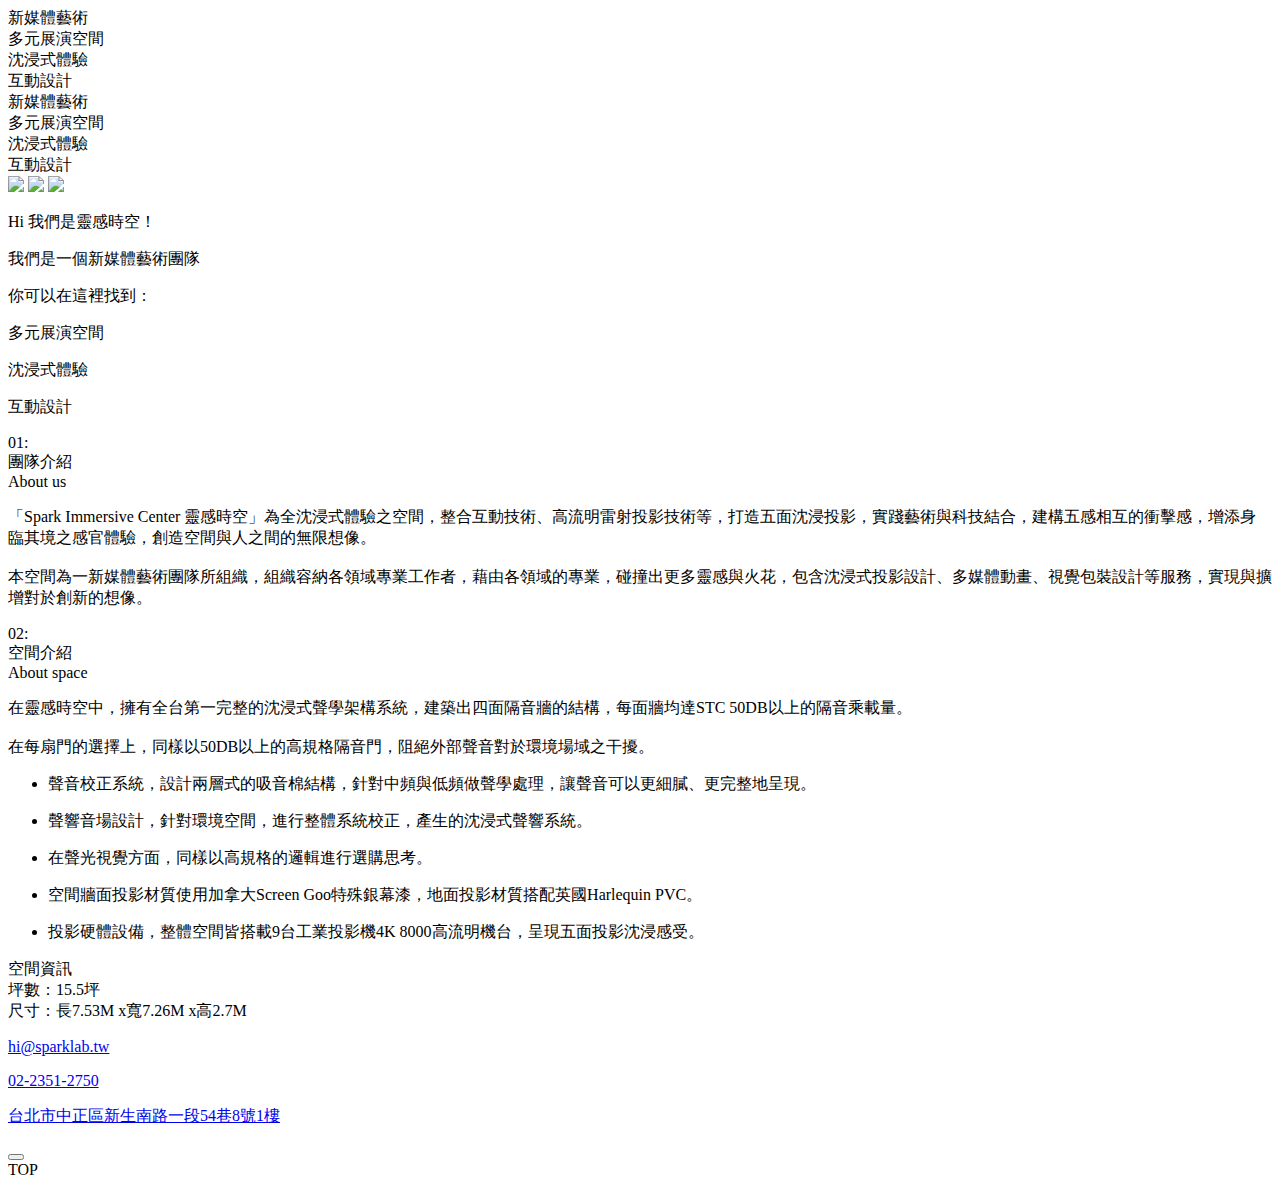
==== business_card_homepage.html @ f51d470d "first commit" ====
<!DOCTYPE html>
<html>
<head>
	<meta charset="utf-8">
	<meta name="viewort" content="width=device-width, inital-scale=1.0">
	<meta http-equiv="X-UA-Compatiable" content="ie=edge">
	<link rel="icon" href="favicon.ico">
	<link href="./style.css" rel="stylesheet">
	<link rel="stylesheet" href="./aos.css" />
	<!-- <link href="https://unpkg.com/aos@2.3.1/dist/aos.css" rel="stylesheet"></link> -->
	<title>靈感時刻 Spark Immersive Center</title>
</head>
<body>

	<!-- <section class="background_graphic"></section> -->
	<div class="wrapper">
		<div id="deco_star01"></div>
		<div id="deco_star02"></div>
		<!-- <div id="deco_flower"></div> -->
		<div id="deco_moveIcon"></div>
		<div id="deco_arrow" data-aos="fade-up"></div>
		<div id="deco_black" data-aos="fade-right"></div>
		<div id="deco_black02" data-aos="fade-right"></div>

		<div class="vwrap">
			<div class="ticker">
				<div class="ticker__list" >
			    	<div class="ticker__item">新媒體藝術</div>
				    <div class="ticker__item">多元展演空間</div>
				    <div class="ticker__item">沈浸式體驗</div>
				    <div class="ticker__item">互動設計</div>
	  			</div>
	  			<div class="ticker__list" >
			    	<div class="ticker__item">新媒體藝術</div>
				    <div class="ticker__item">多元展演空間</div>
				    <div class="ticker__item">沈浸式體驗</div>
				    <div class="ticker__item">互動設計</div>
	  			</div>
  			</div>
  		</div>


		<section class="main_body">

			<div class="logo_block">
				<img id ="logo3D" src="./image/logo_icon.gif">
				<img id ="logo_TC" src="./image/logo_tc.gif">
				<img id ="logo_EN" src="./image/logo_en.png">
			</div>
			<div class="dialog">
				<div id ="dia_1" ><p class ="dia_text01">Hi&nbsp;我們是靈感時空！</p></div>
				<div id ="dia_2" ><p class ="dia_text02">我們是一個新媒體藝術團隊</p></div>
				<div id ="dia_3" ><p class ="dia_text01">你可以在這裡找到：</p></div>
				<div class ="type"><p class ="type_text">多元展演空間</p></div>
				<div class ="type"><p class ="type_text">沈浸式體驗</p></div>
				<div class ="type"><p class ="type_text">互動設計</p></div>
				<div class ="arrow" >
					<span></span>
			        <span></span>
				</div>
			</div>

			<div class="About_us" data-aos="fade-up">
				<div class="section_title">01:
					<div class="block01"></div>
				</div>
				<div class="section_title02">團隊介紹
					
				</div>
				<div class="section_subtitle">About&nbsp;us</div>
				<div id="about_img"></div>
				<div id="about_body"><p class="article">「Spark Immersive Center 靈感時空」為全沈浸式體驗之空間，整合互動技術、高流明雷射投影技術等，打造五面沈浸投影，實踐藝術與科技結合，建構五感相互的衝擊感，增添身臨其境之感官體驗，創造空間與人之間的無限想像。<br><br>本空間為一新媒體藝術團隊所組織，組織容納各領域專業工作者，藉由各領域的專業，碰撞出更多靈感與火花，包含沈浸式投影設計、多媒體動畫、視覺包裝設計等服務，實現與擴增對於創新的想像。</p></div>
			</div>

			<div class="About_space" data-aos="fade-up">
				<div class="section_title">02:
					<div class="block01"></div>
				</div>
				<div class="section_title02">空間介紹</div>
				<div class="section_subtitle">About&nbsp;space</div>
				<div id="about_body02" ><p class="article">在靈感時空中，擁有全台第一完整的沈浸式聲學架構系統，建築出四面隔音牆的結構，每面牆均達STC 50DB以上的隔音乘載量。<br><br>在每扇門的選擇上，同樣以50DB以上的高規格隔音門，阻絕外部聲音對於環境場域之干擾。
				</p></div>
				<div id="aboutspace_img" data-aos="fade-up"></div>
				<div id="about_body" data-aos="fade-up"><ul class="list">
					<li><p class="article">聲音校正系統，設計兩層式的吸音棉結構，針對中頻與低頻做聲學處理，讓聲音可以更細膩、更完整地呈現。</p></li>
					<li><p class="article">聲響音場設計，針對環境空間，進行整體系統校正，產生的沈浸式聲響系統。</p></li>

					<li><p class="article">在聲光視覺方面，同樣以高規格的邏輯進行選購思考。</p></li>

					<li><p class="article">空間牆面投影材質使用加拿大Screen Goo特殊銀幕漆，地面投影材質搭配英國Harlequin PVC。</p></li>

					<li><p class="article">投影硬體設備，整體空間皆搭載9台工業投影機4K 8000高流明機台，呈現五面投影沈浸感受。</p></li>
				</ul></div>
				<div id="spaceSize_img" data-aos="fade-up"></div>
				
				<div id="about_body">
					<p class="article">空間資訊<br>坪數：15.5坪<br>尺寸：長7.53M x寬7.26M x高2.7M</p></div>
				<div class ="arrow" id="last_arrow">
					<span></span>
			        <span></span>
				</div>
			</div>
			
			<div class ="Contact" data-aos="fade-up">
				<div id="contact_img">
					<div id="circle"></div>
					<div id="text"></div>
					<div id="hands"></div>
				</div>
				<div id="contact_list">
					<div id="mail"><p class="article02"><a href="mailto:hi@sparklab.tw">hi@sparklab.tw</a></p></div>
					<div id="phone"><p class="article02"><a href="tel:02-2351-2750">02-2351-2750</a></p></div>
					<div id="adress"><p class="article02"><a href="https://goo.gl/maps/PjNgaP2S54YsirFPA">台北市中正區新生南路一段54巷8號1樓</a></p></div>
				</div>
				<button id="back2top" onclick="topFunction()"></button>
				<div id="back2top_text">TOP</div>
			</div>
		</section>

	</div>
	<script src="https://code.jquery.com/jquery-3.6.3.js"></script>
	<script src="./aos.js"></script>
    <script>
      AOS.init({
        easing: 'ease-in-out-sine'
      });
    </script>
	<script type="text/javascript" src="./homepage.js"></script>
	</body>
</html>
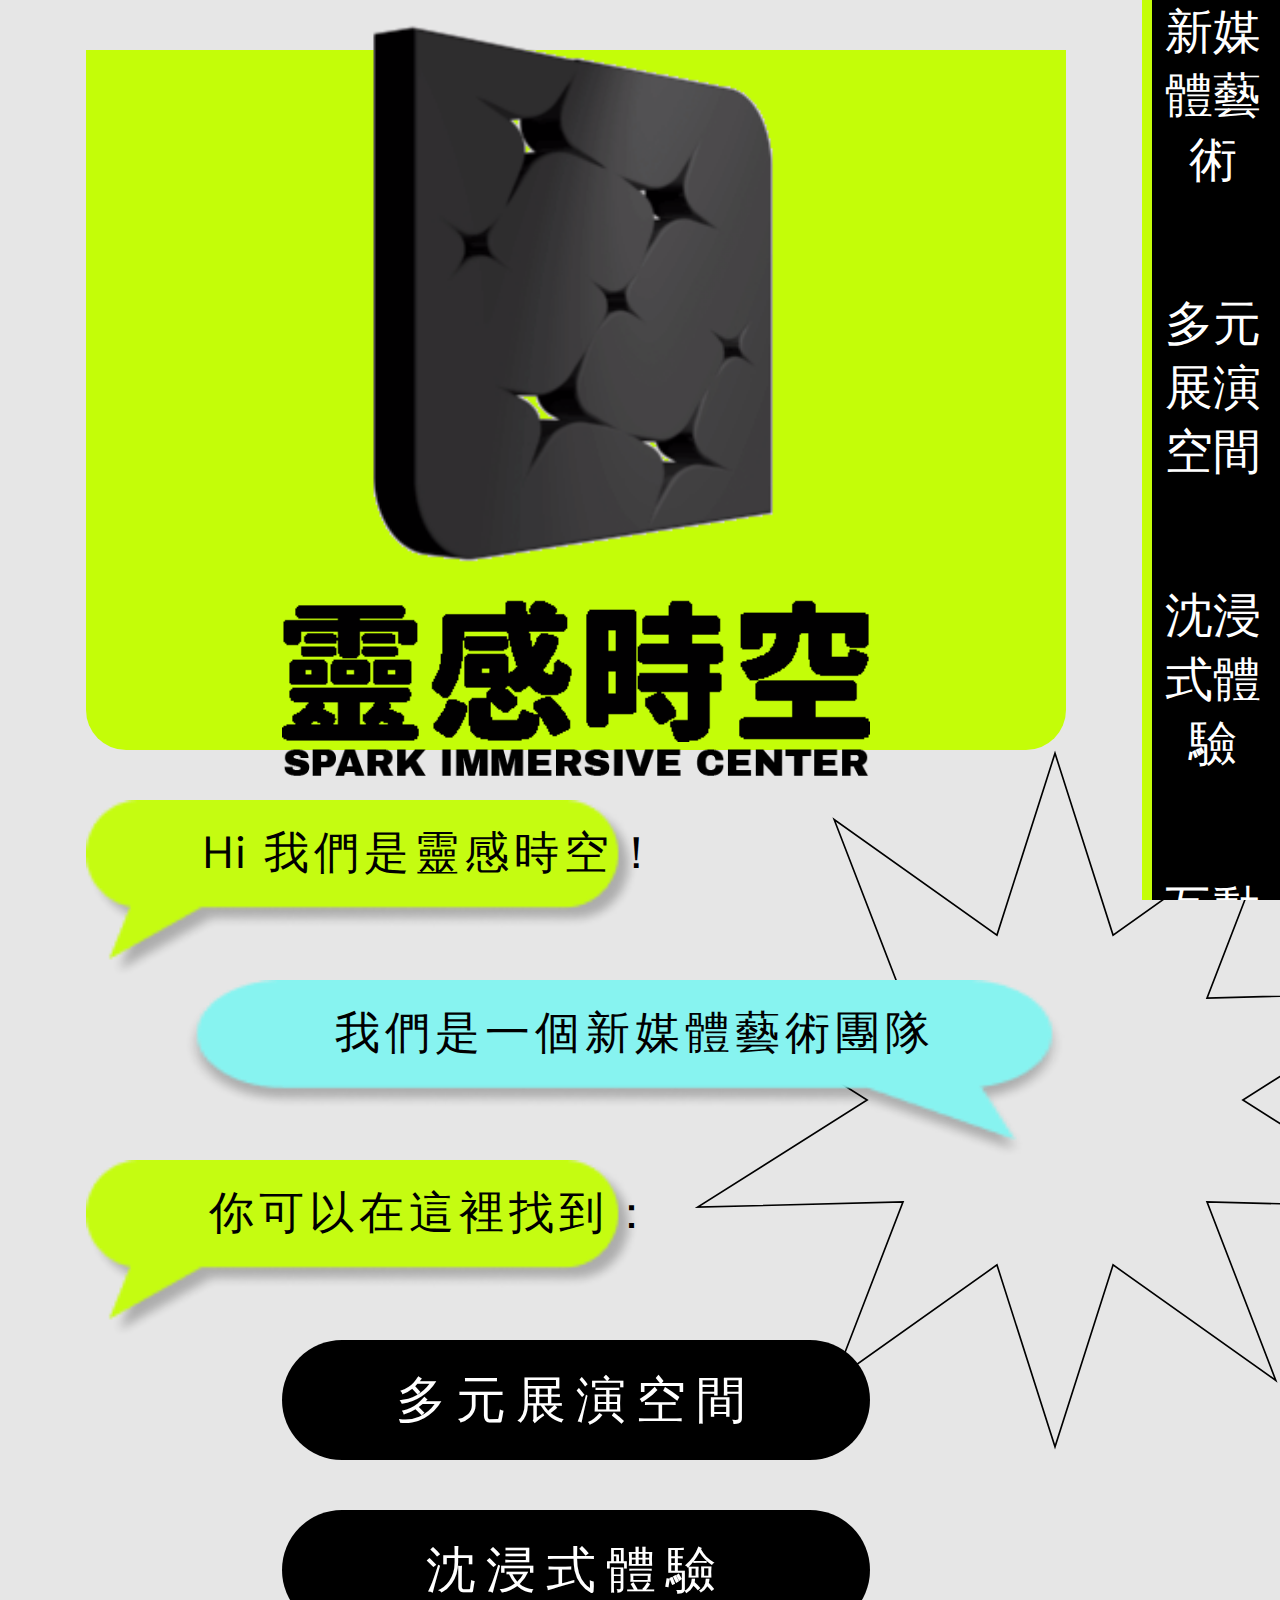
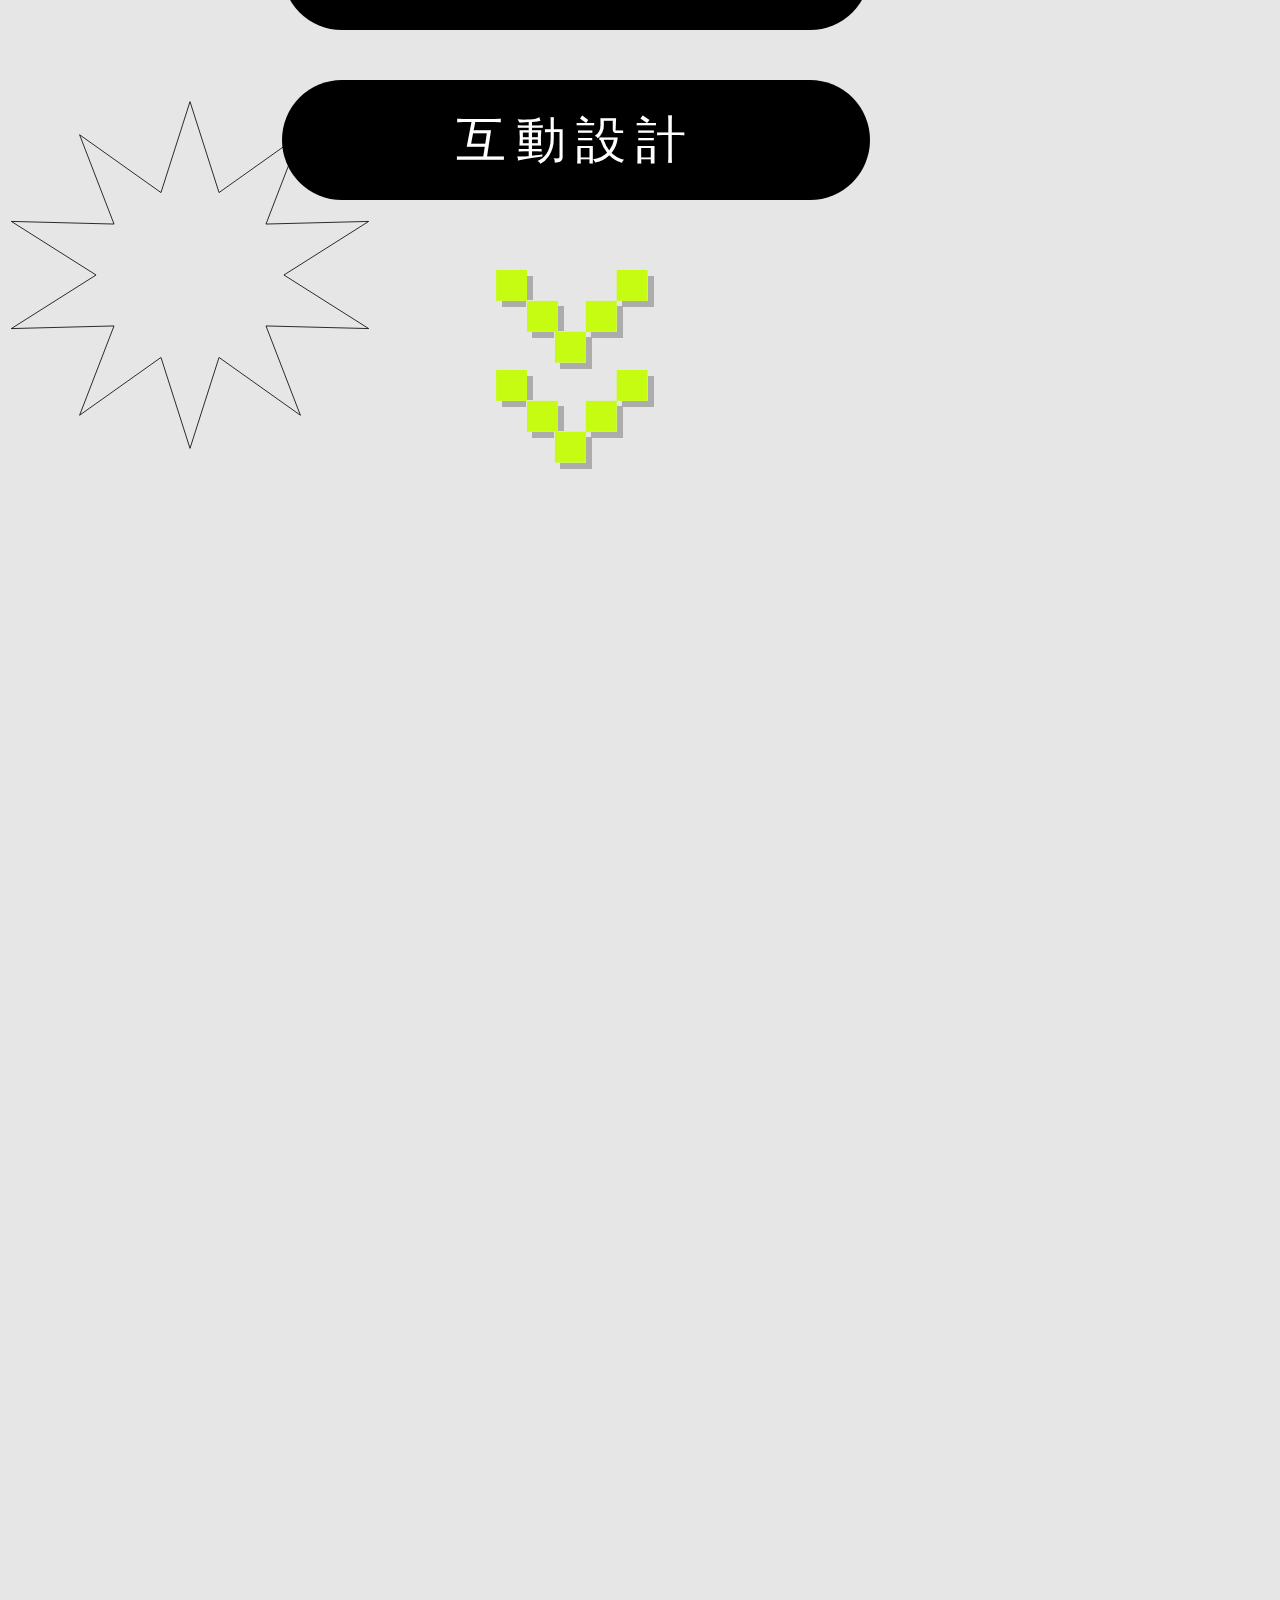
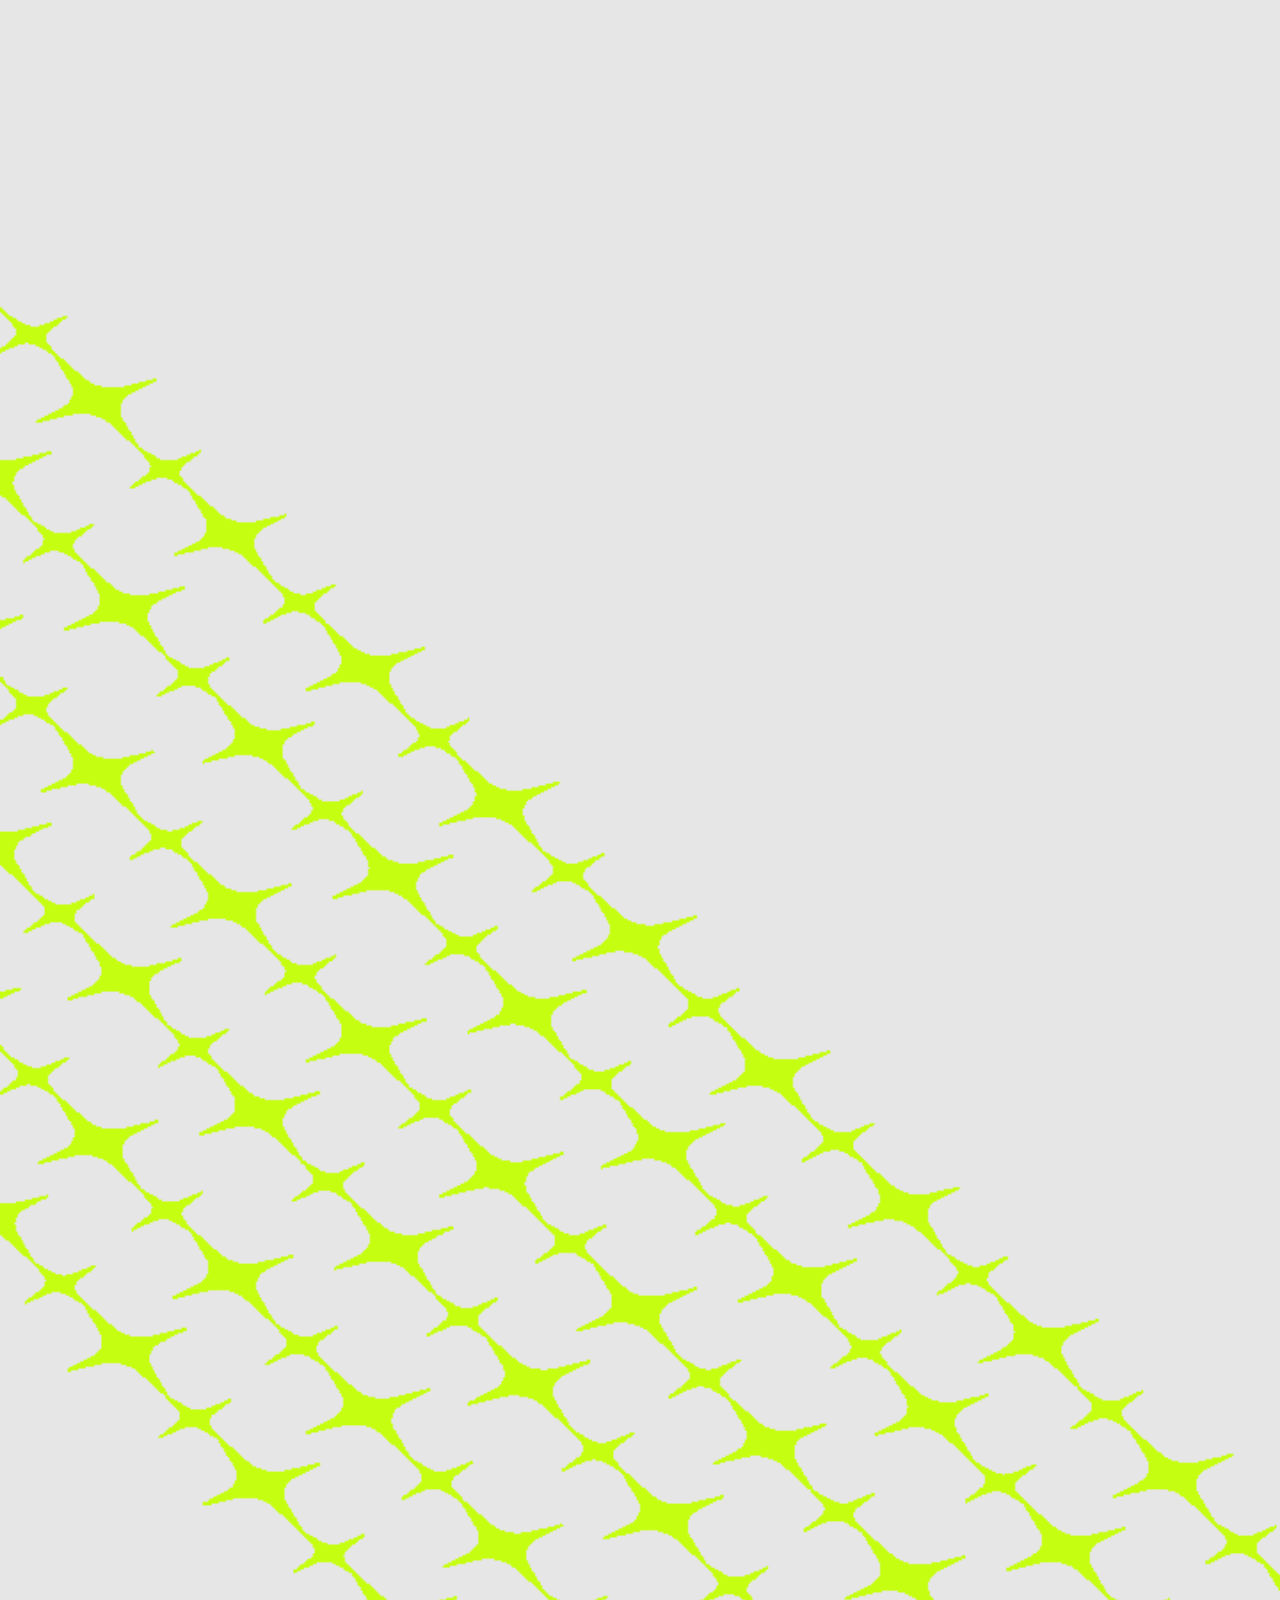
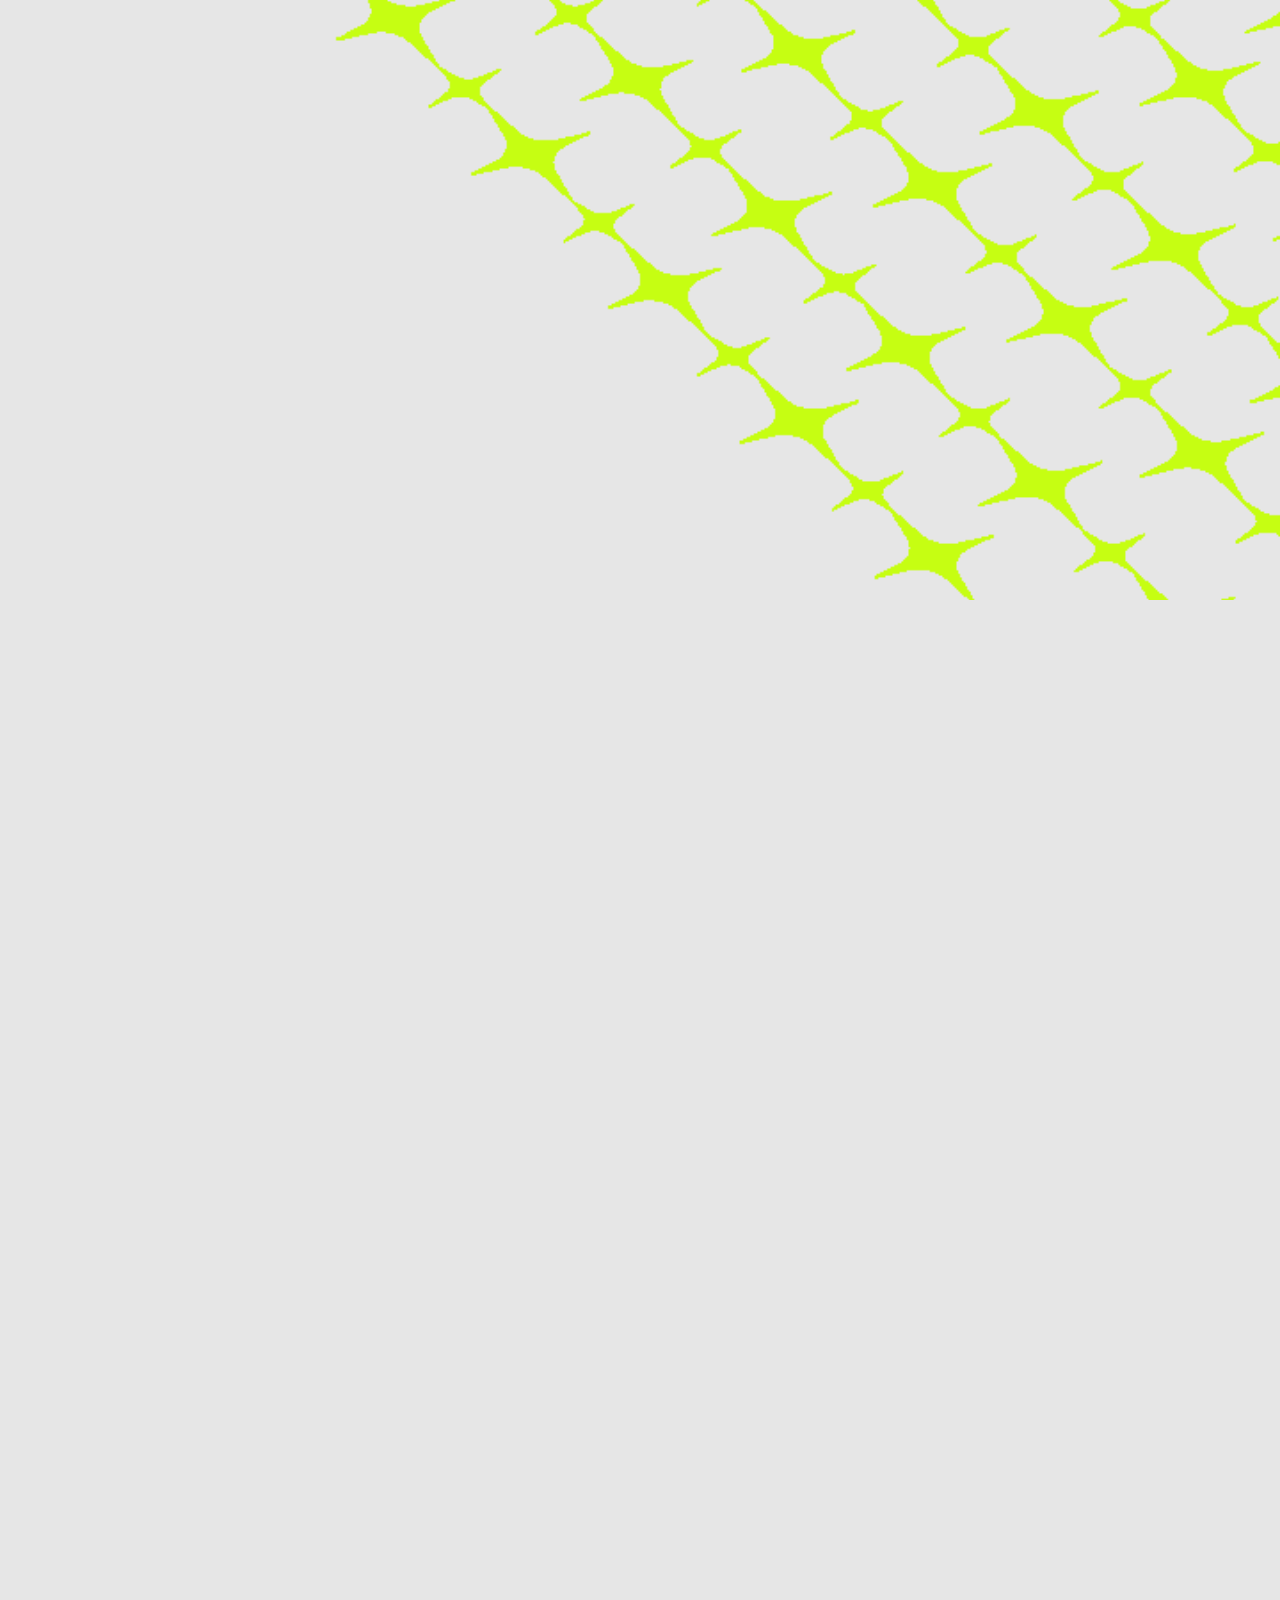
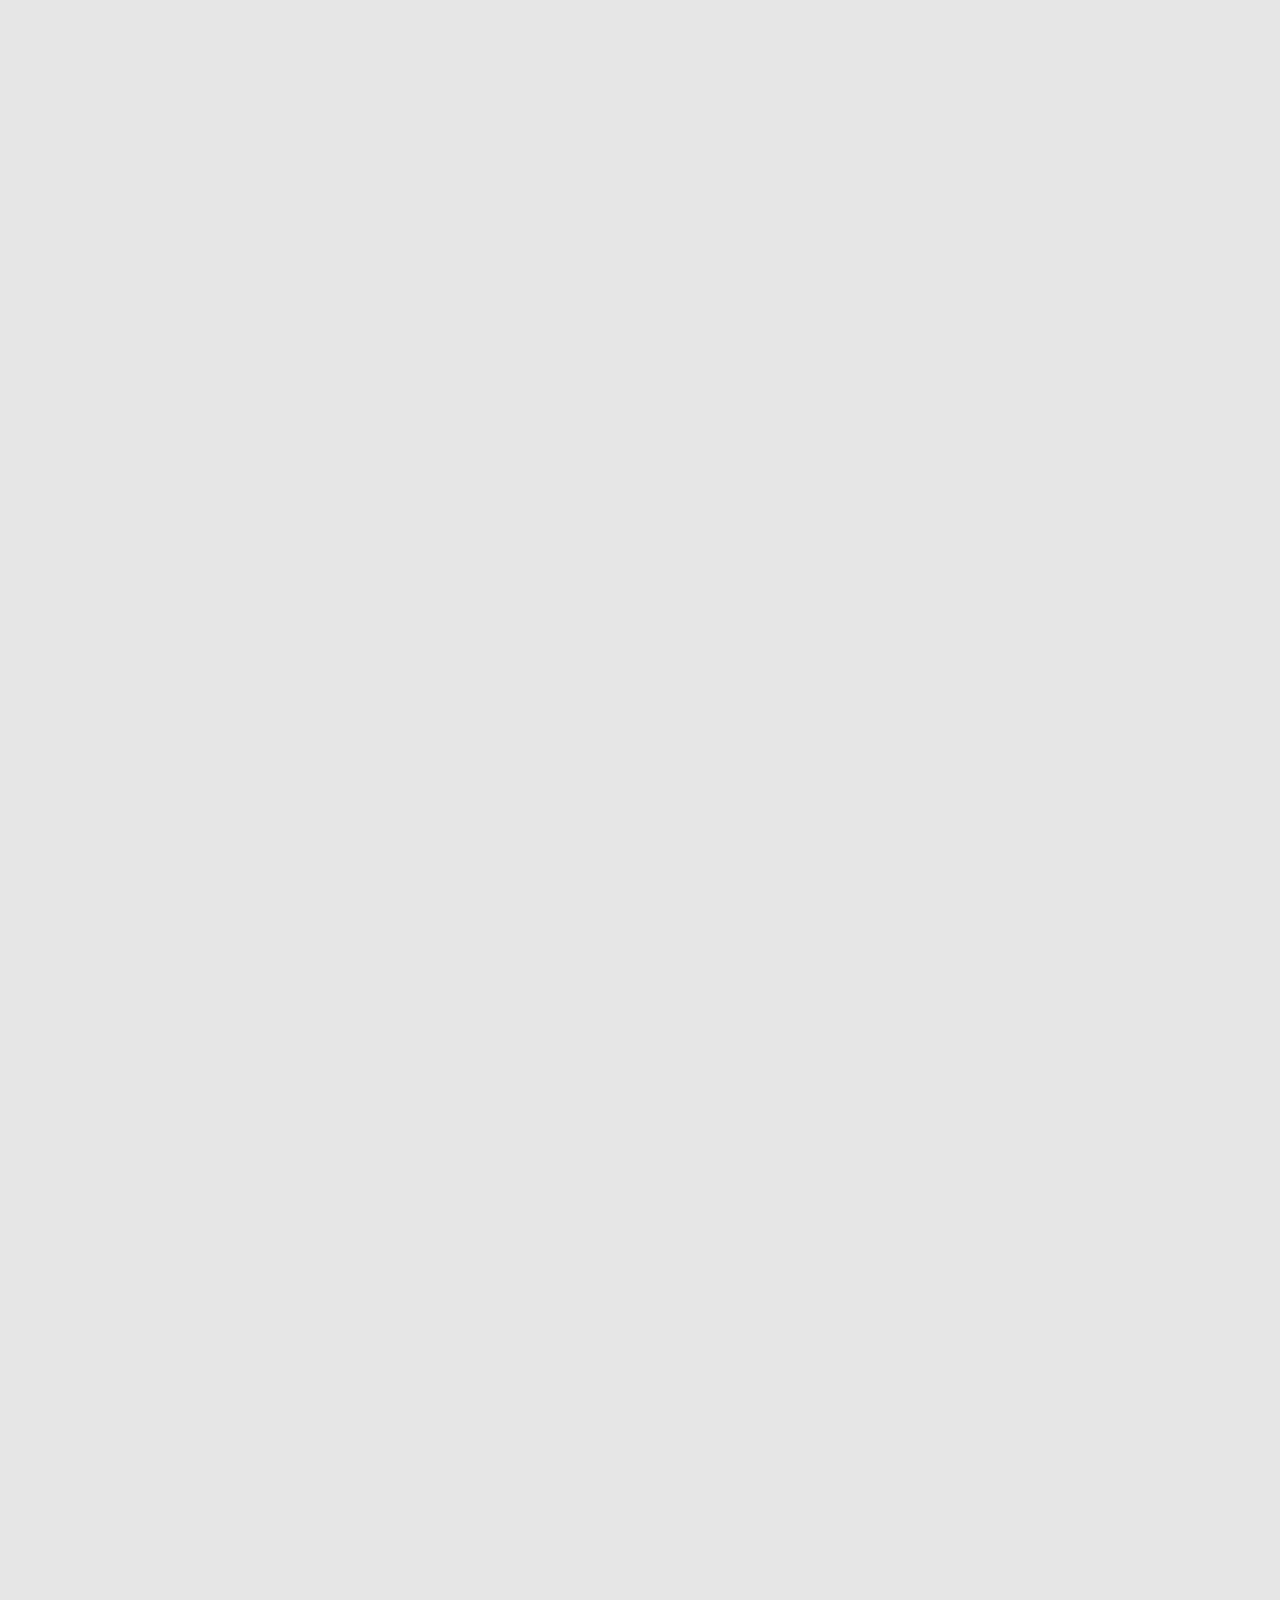
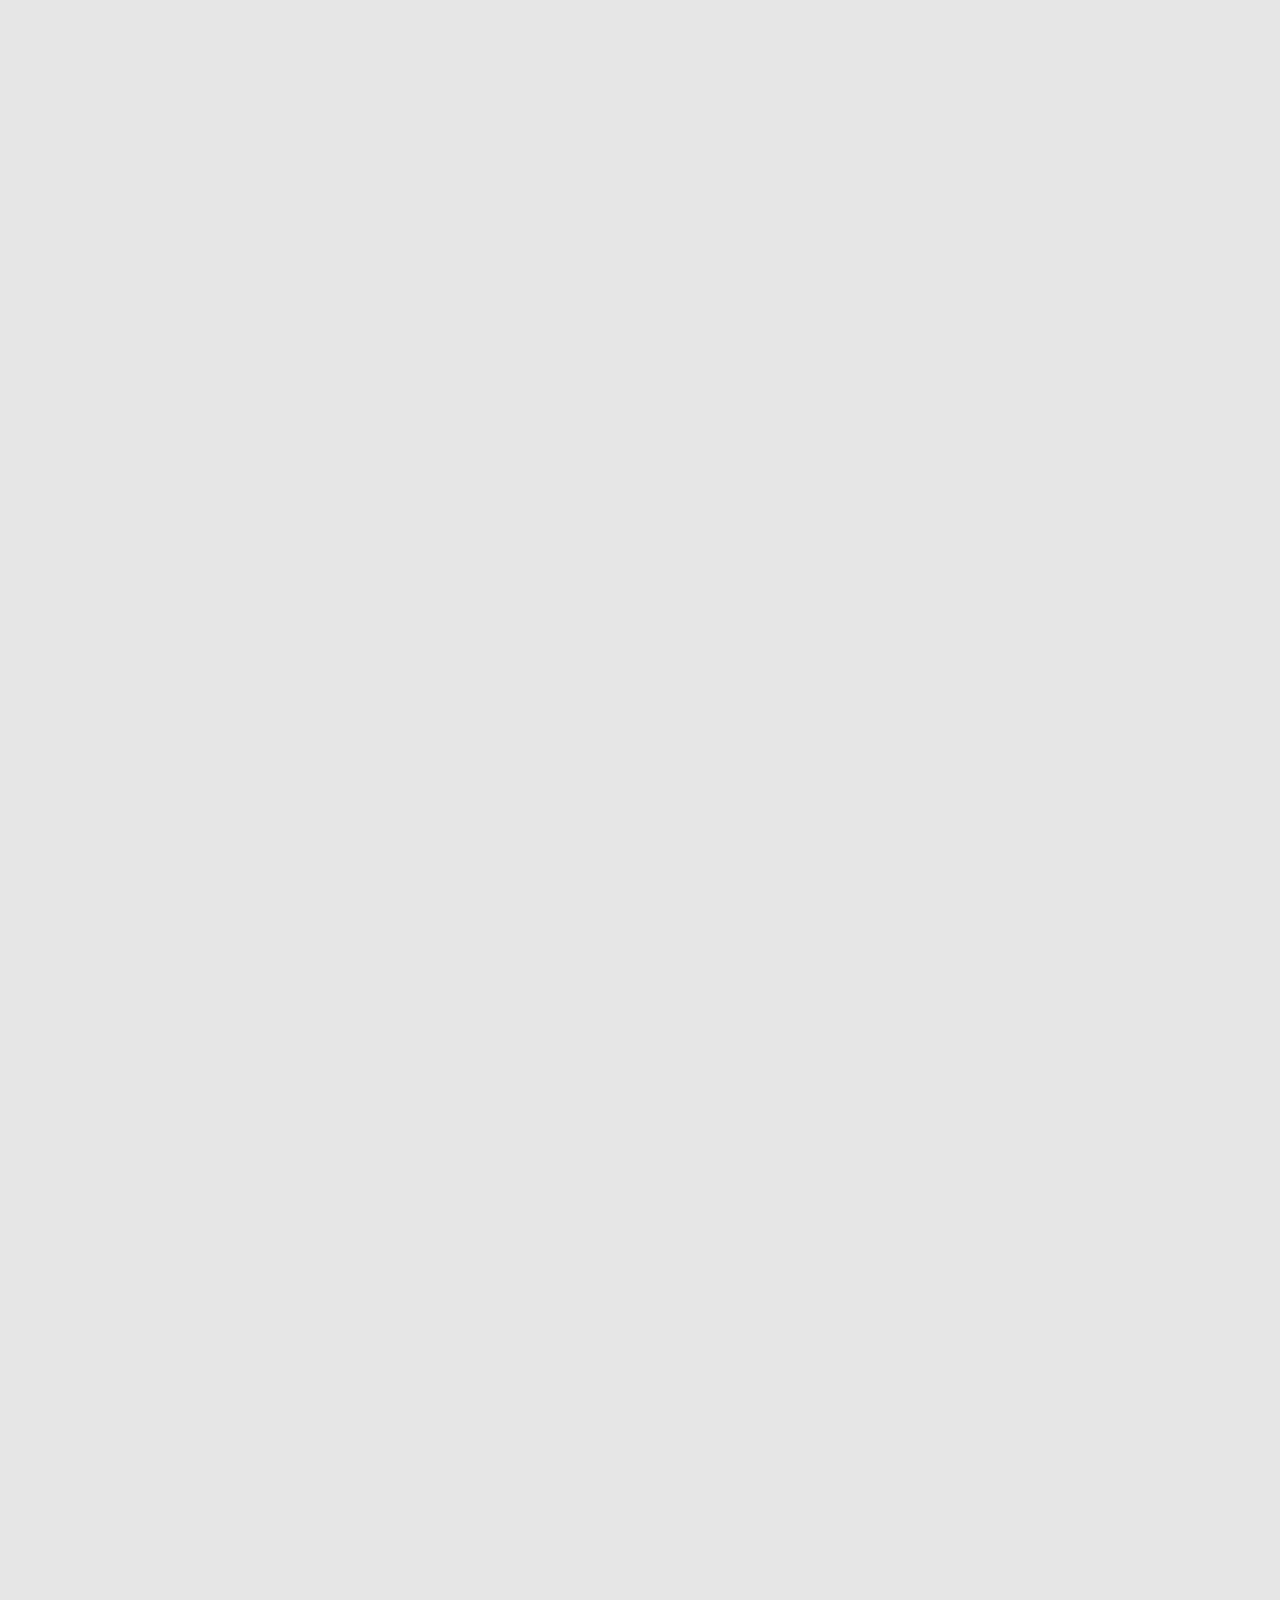
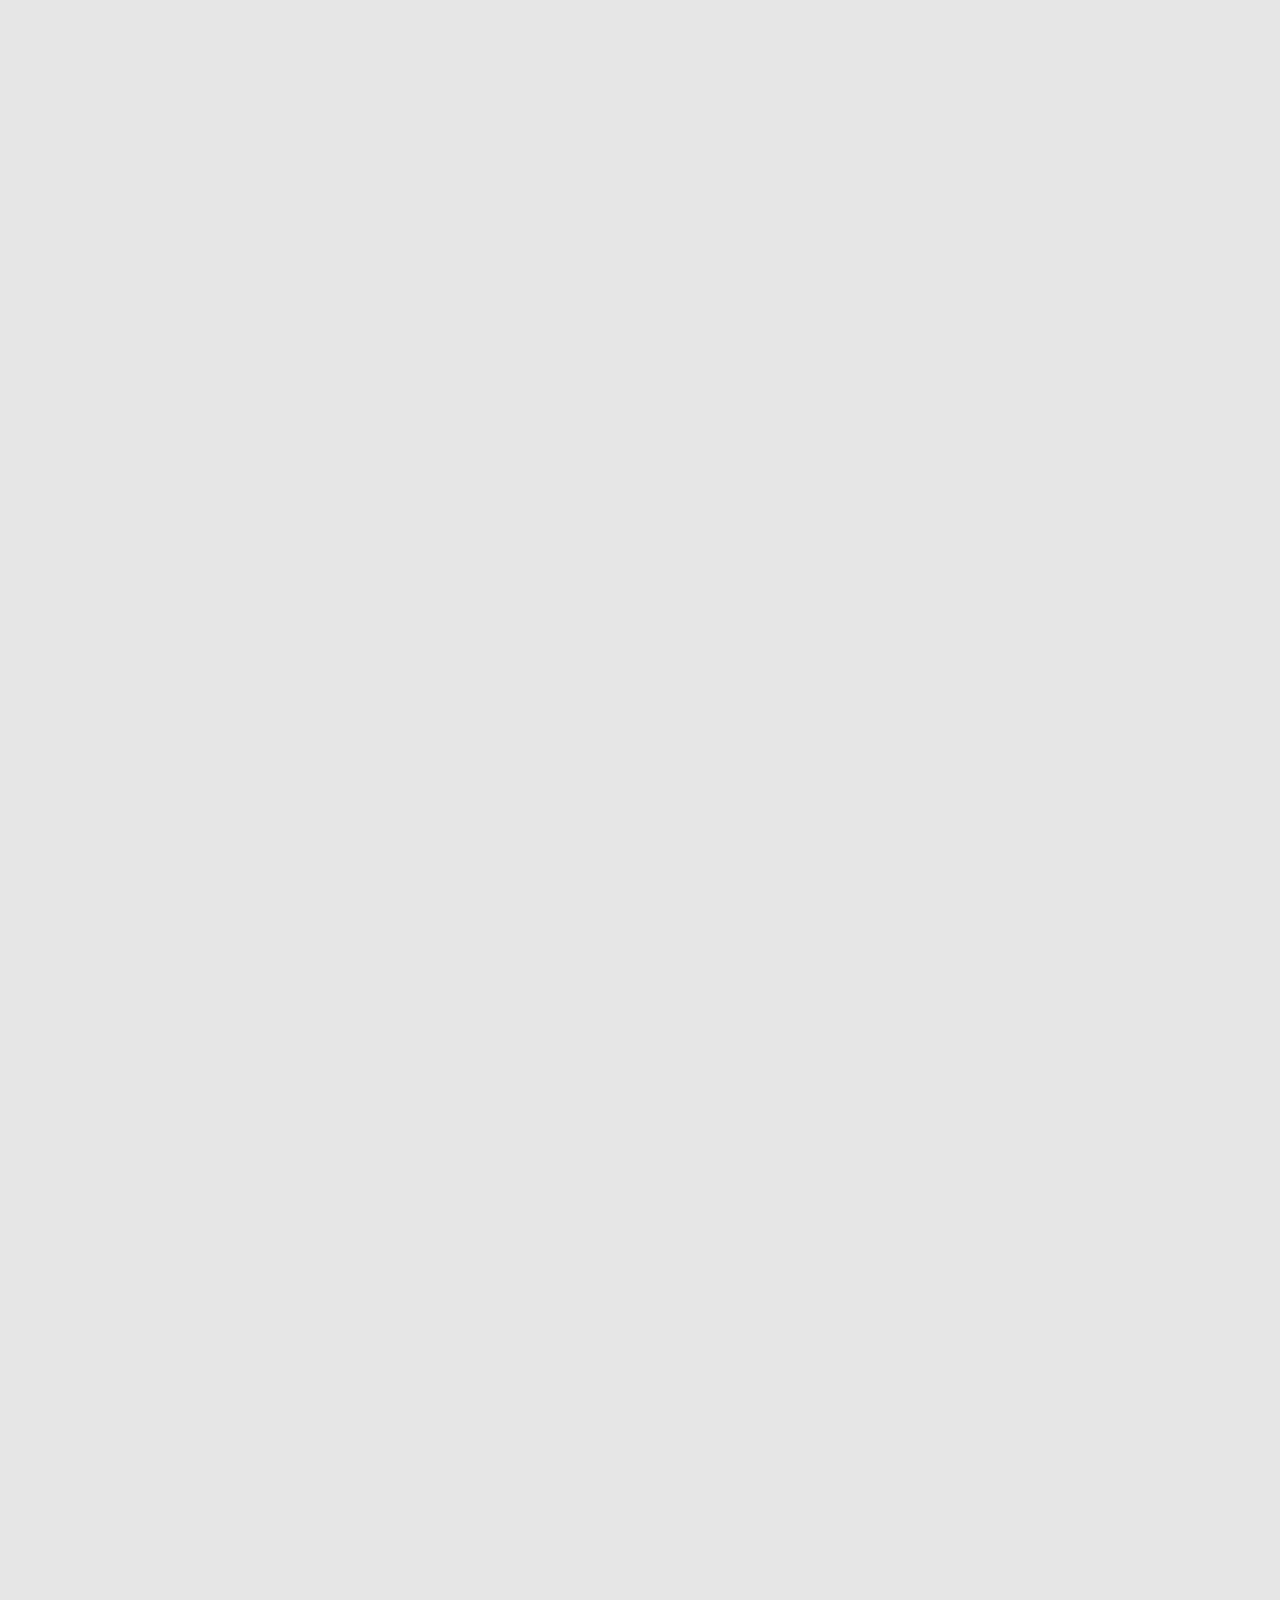
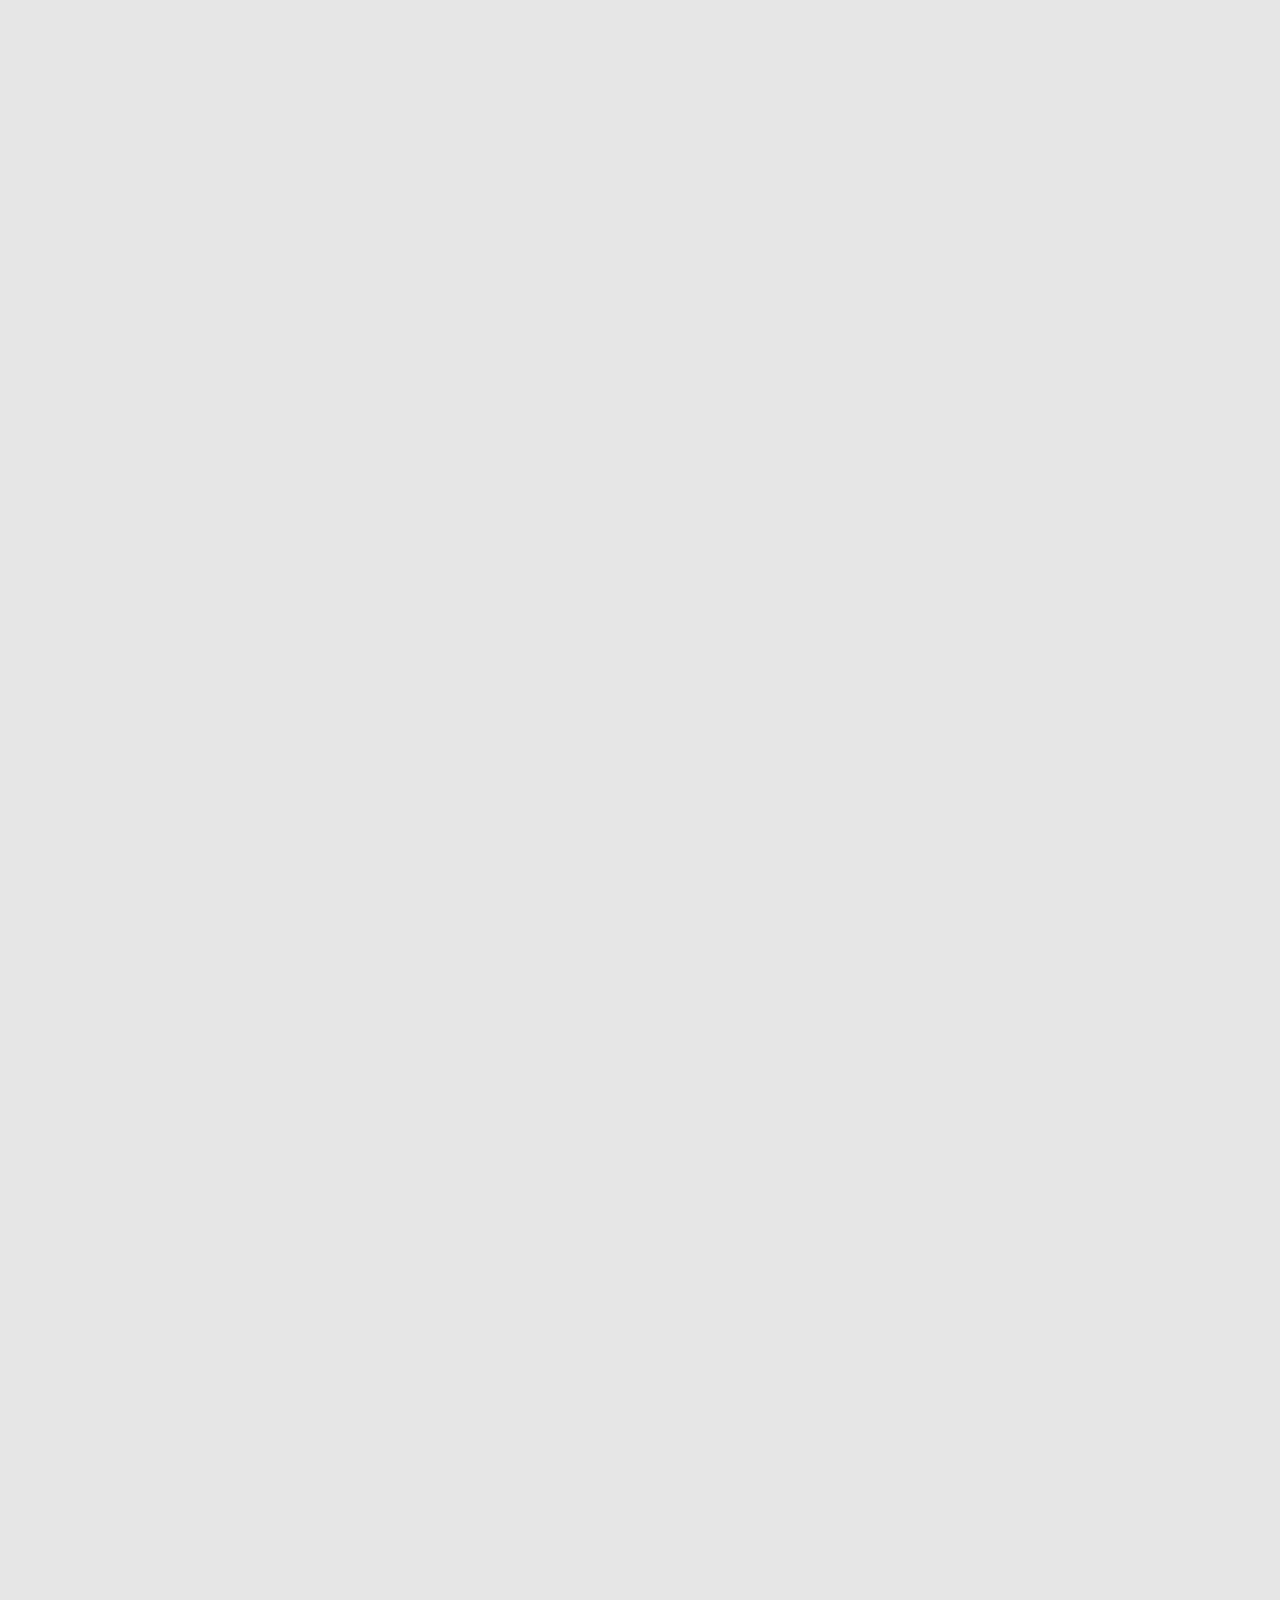
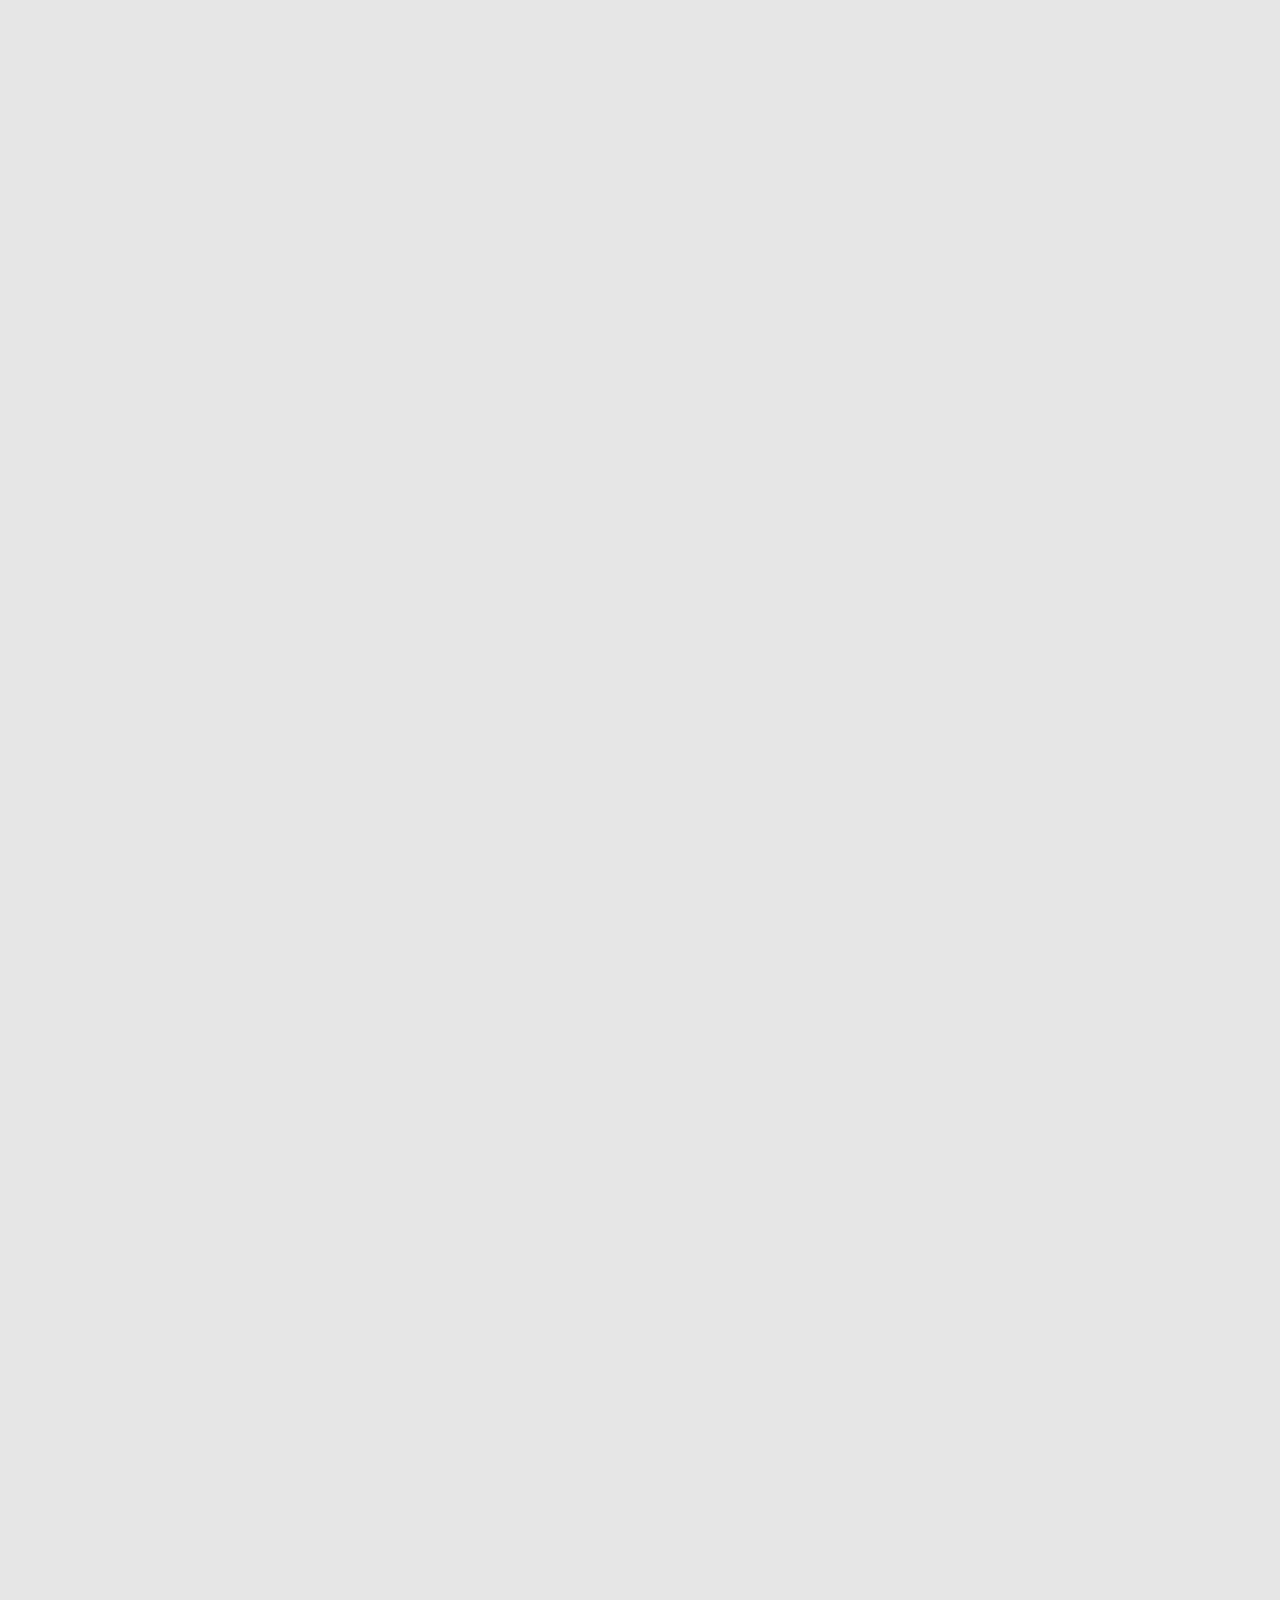
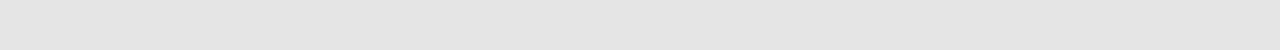
==== commit cc34bc1b: "Add files via upload" ====
--- a/business_card_homepage.html
+++ b/business_card_homepage.html
@@ -4,11 +4,11 @@
 	<meta charset="utf-8">
 	<meta name="viewort" content="width=device-width, inital-scale=1.0">
 	<meta http-equiv="X-UA-Compatiable" content="ie=edge">
-	<link rel="icon" href="favicon.ico">
-	<link href="./style.css" rel="stylesheet">
+	<link rel=”shortcut icon” href=”favicon.ico” type=”image/x-icon” />
+	<link href="./style_app.css" rel="stylesheet">
 	<link rel="stylesheet" href="./aos.css" />
 	<!-- <link href="https://unpkg.com/aos@2.3.1/dist/aos.css" rel="stylesheet"></link> -->
-	<title>靈感時刻 Spark Immersive Center</title>
+	<title>靈感時空 Spark Immersive Center</title>
 </head>
 <body>
 
@@ -20,7 +20,7 @@
 		<div id="deco_moveIcon"></div>
 		<div id="deco_arrow" data-aos="fade-up"></div>
 		<div id="deco_black" data-aos="fade-right"></div>
-		<div id="deco_black02" data-aos="fade-right"></div>
+		<!-- <div id="deco_black02" data-aos="fade-right"></div> -->
 
 		<div class="vwrap">
 			<div class="ticker">
@@ -78,10 +78,33 @@
 				</div>
 				<div class="section_title02">空間介紹</div>
 				<div class="section_subtitle">About&nbsp;space</div>
-				<div id="about_body02" ><p class="article">在靈感時空中，擁有全台第一完整的沈浸式聲學架構系統，建築出四面隔音牆的結構，每面牆均達STC 50DB以上的隔音乘載量。<br><br>在每扇門的選擇上，同樣以50DB以上的高規格隔音門，阻絕外部聲音對於環境場域之干擾。
-				</p></div>
+				<!-- <div id="about_body02" ><p class="article">在靈感時空中，擁有全台第一完整的沈浸式聲學架構系統，建築出四面隔音牆的結構，每面牆均達STC 50DB以上的隔音乘載量。<br><br>在每扇門的選擇上，同樣以50DB以上的高規格隔音門，阻絕外部聲音對於環境場域之干擾。
+				</p></div> -->
 				<div id="aboutspace_img" data-aos="fade-up"></div>
-				<div id="about_body" data-aos="fade-up"><ul class="list">
+				<div class ="type"><p class ="type_text">空間資訊</p></div>
+				<div id="spaceSize_img" data-aos="fade-up"></div>
+				<div id="about_body">
+					<p class="article">坪數：15.5坪<br>尺寸：長7.53M x寬7.26M x高2.7M</p></div>
+				<hr size="2" width="80%" color="black" style="margin-bottom:80px;margin-top:80px; "> 
+				<div class ="type"><p class ="type_text">聲學架構系統</p></div> 
+				<div id="spaceSound_img" data-aos="fade-up"></div>
+				<div id="about_body">
+					<p class="article">在靈感時空中，擁有全台第一完整的沈浸式聲學架構系統，建築出四面隔音牆的結構，每面牆均達 STC 50DB以上的隔音乘載量。<br><br>在每扇門的選擇上，同樣以50DB 以上的高規格隔音門，阻絕外部聲音對於環境場域之干擾。</p></div>
+					<div id="spaceAudio_img" data-aos="fade-up"></div>
+				<div id="about_body">
+					<p class="article">聲音校正系統，設計兩層式的吸音棉結構，針對中頻與低頻做聲學處理，讓聲音可以更細膩、更完整地呈現。</p></div>
+					<hr size="2" width="80%" color="black" style="margin-bottom:80px;margin-top:80px; "> 
+					<div class ="type"><p class ="type_text">硬體視覺系統</p></div>
+					<div id="about_body">
+					<p class="article">在聲光視覺方面，同樣以高規格的邏輯進行選購思考。</p></div>
+					<div id="spaceWall_img" data-aos="fade-up"></div>
+					<div id="about_body">
+					<p class="article">空間牆面投影材質使用加拿大Screen Goo 特殊銀幕漆，地面投影材質搭配英國 Harlequin PVC。</p></div>
+					<div id="spaceProjector_img" data-aos="fade-up"></div>
+					<div id="about_body">
+					<p class="article">投影硬體設備，整體空間皆搭載10台工業投影機 4K 8000 高流明機台，呈現五面投影沈浸感受。</p></div>
+					<hr size="2" width="80%" color="black" style="margin-bottom:80px;margin-top:80px; ">
+				<!-- <div id="about_body" data-aos="fade-up"><ul class="list">
 					<li><p class="article">聲音校正系統，設計兩層式的吸音棉結構，針對中頻與低頻做聲學處理，讓聲音可以更細膩、更完整地呈現。</p></li>
 					<li><p class="article">聲響音場設計，針對環境空間，進行整體系統校正，產生的沈浸式聲響系統。</p></li>
 
@@ -90,11 +113,8 @@
 					<li><p class="article">空間牆面投影材質使用加拿大Screen Goo特殊銀幕漆，地面投影材質搭配英國Harlequin PVC。</p></li>
 
 					<li><p class="article">投影硬體設備，整體空間皆搭載9台工業投影機4K 8000高流明機台，呈現五面投影沈浸感受。</p></li>
-				</ul></div>
-				<div id="spaceSize_img" data-aos="fade-up"></div>
+				</ul></div> -->
 				
-				<div id="about_body">
-					<p class="article">空間資訊<br>坪數：15.5坪<br>尺寸：長7.53M x寬7.26M x高2.7M</p></div>
 				<div class ="arrow" id="last_arrow">
 					<span></span>
 			        <span></span>
--- a/style_app.css
+++ b/style_app.css
@@ -0,0 +1,915 @@
+@import url('https://fonts.googleapis.com/css2?family=DM+Sans&display=swap');
+@import url('https://fonts.googleapis.com/css2?family=Noto+Sans+TC:wght@900&display=swap');
+
+html,body{
+	width: 100%;
+	height: 100%;
+	margin: 0;
+	padding: 0;
+	background: rgb(230,230,230);
+	font-family: 'DM Sans', sans-serif;
+    font-style: normal;
+    font-weight: 400;
+}
+
+/*整體排版*/
+
+.wrapper{
+	display: flex;
+	flex-direction: row;
+	flex-flow: nowrap;
+	margin: 0;
+	padding: 0 ;
+	/*flex: 1 100%;*/
+	width: 100%;
+	height: 100%;
+	/*background-color: green;*/
+}
+.main_body{
+	position: absolute;
+	width: 90%;
+	height: 100%;
+	order: 1;
+	z-index: 10;
+	/*background-color: green;*/
+
+}
+.vwrap{
+	float: right;
+	right: 0%;
+	position: fixed;
+	display: flex;
+	flex-wrap: wrap;
+	flex-direction: column;
+	width: 10%;
+	height: 100%;
+    order: 2;
+	border-left: 10px solid #C4FD08;
+	overflow: hidden; 
+	z-index: 99;
+	background-color: black;
+}
+
+.ticker {
+	display: block;
+	width: 100%;
+	height: 100%;
+	/*top: -100px;*/
+    text-align: center;
+
+	/*background-color: rgba(0,0,0,0);*/
+}
+
+
+.ticker__list {
+	width: 90%;
+	height: auto;
+	display: flex;
+	flex-direction: column;
+	flex-wrap:wrap;
+	
+	font-size:3em;
+	animation: ticker 50s infinite linear;
+	animation-delay: -50s;
+	background-color: rgba(0,0,0,0);
+	padding-left: 3%;
+	padding-right: 3%;
+}
+
+/*.ticker:hover .ticker__list {
+ 	animation-play-state: paused;
+}*/
+
+
+.ticker__item {
+
+ 	margin-bottom: 100px;
+	justify-content: center;
+	position: relative;
+	box-sizing: border-box;
+	
+	color: #fff;
+
+}
+
+
+.ticker__list:nth-child(2) {
+   animation: ticker_ 50s infinite linear;
+   animation-delay: -25s;
+}
+
+
+
+/*@-moz-keyframes ticker {
+	0%{
+	transform: translateY(120%);
+	}
+  100% {
+    transform: translateY(-180%);
+  }
+}
+@-webkit-keyframes ticker {
+	0%{
+	transform: translateY(120%);
+	}
+  100% {
+    transform: translateY(-180%);
+  }
+}
+@-o-keyframes ticker {
+	0%{
+	transform: translateY(120%);
+	}
+  100% {
+    transform: translateY(-180%);
+  }
+}*/
+@keyframes ticker {
+	0%{
+	transform: translateY(100%);
+	}
+  100% {
+    transform: translateY(-100%);
+  }
+}
+
+
+@keyframes ticker_ {
+	0%{
+	transform: translateY(0%);
+	}
+  100% {
+    transform: translateY(-200%);
+  }
+}
+ 
+/* 開頭*/
+
+
+.logo_block{
+	position: relative;
+	display: flex;
+	flex-direction: column;
+	margin: auto; 
+	top: 50px;
+	background-color:#C4FD08; 
+	width: 85%;
+	height: 700px;
+	border-bottom-left-radius: 40px;
+	border-bottom-right-radius: 40px;
+	justify-content: center;
+	align-content:center;
+	align-items:center;
+	z-index: 99;
+	animation: fadeIn 1s;
+}
+
+@keyframes fadeIn {
+  0% { opacity: 0; transform: translateY(10%)}
+  100% { opacity: 1; transform: translateY(0%)}
+}
+
+#logo3D{
+	position: relative;
+	width: 70%;
+	height: auto;
+}
+#logo_TC{
+	position: relative;
+	width: 60%;
+	height: auto;
+}
+#logo_EN{
+	position: relative;
+	width: 60%;
+	height: auto;
+}
+
+.dialog{
+	position: relative;
+	width: 85%;
+	height: 1300px;
+	/*background-color: #fff;*/
+	margin: auto;
+	top:100px;
+	z-index: 99;
+	animation: fadeIn 1s;
+
+}
+
+#dia_1{
+	position: relative;
+	background-image: url("./image/dialog01.png"); 
+	background-size: contain;
+	background-repeat: no-repeat;
+	width: 100%;
+	height: 180px;
+	
+}
+#dia_2{
+	display: block;
+	background-image: url("./image/dialog02.png"); 
+	background-size: contain;
+	background-repeat: no-repeat;
+	background-position: right;
+	background-size: 90% 100%;
+	width: 100%;
+	height: 180px;
+	
+}
+#dia_3{
+	background-image: url("./image/dialog01.png"); 
+	background-size: contain;
+	background-repeat: no-repeat;
+	width: 100%;
+	height: 180px;
+	
+}
+.type{
+	display: block;
+	position: relative;
+	margin: auto;
+	margin-bottom: 50px;
+	width: 60%;
+	height: 120px;
+	background-color: black;
+	border-radius: 70px;
+}
+
+.dia_text01{
+	display: flex;
+	position: absolute;
+	margin: auto;
+	width: 71%;
+	height: 105px;
+	color: #000;
+	align-items:center;
+    justify-content:center;
+	font-size: 45px;
+	letter-spacing: 5px;
+/*
+	border:solid;
+	border-color: blue;*/
+}
+
+.dia_text02{
+	display: flex;
+	position: absolute;
+	margin: auto;
+	width: 88%;
+	height: 105px;
+	right: 0;
+	color: #000;
+	align-items:center;
+    justify-content:center;
+	font-size: 45px;
+	letter-spacing: 5px;
+
+}
+
+.type_text{
+	display: flex;
+	position: relative;
+	margin: auto;
+	width: 100%;
+	height: 100%;
+	color: #fff;
+	align-items:center;
+    justify-content:center;
+	font-size: 50px;
+	letter-spacing: 10px;
+	/*background-color: blue;*/
+}
+.arrow {
+	display: block;
+	position: relative;
+	margin-top: 70px;
+}
+
+.arrow span{
+	display: block;
+	position: relative;
+	background-image: url("./image/arrow2.svg"); 
+	background-size: contain;
+	background-repeat: no-repeat;
+	background-position: center;
+	margin: auto;
+	width: 20%;
+	height: 100px;
+	animation: arrow_down 2s infinite linear;
+	
+}
+
+
+.arrow span:nth-child(2) {
+    animation-delay: -0.3s;
+}
+
+
+
+@keyframes arrow_down {
+    0% {
+        opacity: 0;
+        transform:  translate(0, -20px);
+    }
+    50% {
+        opacity: 1;
+    }
+    100% {
+        opacity: 0;
+        transform:  translate(0, 20px);
+    }
+}
+
+#deco_star01{
+	display: block;
+	position: absolute;
+	width: 100%;
+	height: 700px;
+	top: 750px;
+	z-index: 10;
+	background-image: url("./image/ten_star.svg"); 
+	background-size: contain;
+	background-repeat: no-repeat;
+	background-position: 95px 0px;
+	background-size: 150% 100%;
+	/*background-color: #fff;*/
+}
+#deco_star02{
+	display: block;
+	position: absolute;
+	width: 100%;
+	height: 350px;
+	top: 1700px;
+	z-index: 1;
+	background-image: url("./image/ten_star.svg"); 
+	background-size: cover;
+	background-repeat: no-repeat;
+	background-position: -450px 0px;
+	background-size: 100% 100%;
+	/*background-color: #fff;*/
+}
+
+/*團隊介紹*/
+
+.About_us{
+	display: flex;
+	flex-direction: column;
+	position: relative;
+	width: 100%;
+	height: 1900px;
+	margin: auto;
+	top:500px;
+	z-index: 99;
+	/*background-color: blue;*/
+}
+.section_title{
+	position: relative;
+	margin: auto;
+	margin-bottom: 0;
+	
+	width: 80%;
+	height: 5%;
+	text-align: center;
+	font-size: 100px;	
+	color: #C4FD0B;
+	-webkit-text-stroke: 3px black;
+	letter-spacing: 10px;
+	font-family: 'Noto Sans TC', sans-serif;
+
+	font-weight: 900;
+	/*background-color: green;*/
+}
+
+.section_title02{
+	position: relative;
+	text-align: center;
+	margin: auto;
+	width: 80%;
+	height: 5%;
+	font-size: 100px;
+	color: #C4FD0B;
+	-webkit-text-stroke: 0.5px black;
+	paint-order: stroke fill;
+    text-shadow:
+    -2px -2px 0 #000,
+     0   -2px 0 #000,
+     2px -2px 0 #000,
+     2px  0   0 #000,
+     2px  2px 0 #000,
+     0    2px 0 #000,
+    -2px  2px 0 #000,
+    -2px  0   0 #000;
+	letter-spacing: 10px;
+	font-family: 'Noto Sans TC', sans-serif;
+
+	font-weight: 900;
+	/*background-color: green;*/
+}
+
+
+.section_subtitle{
+	position: relative;
+	text-align: center;
+	margin: auto;
+	top: 0px;
+	width: 80%;
+	height: 5%;
+	font-size: 80px;
+	color: white;
+	-webkit-text-stroke: 3px black;
+	paint-order: stroke fill;
+	letter-spacing: 10px;
+	font-family: 'Noto Sans TC', sans-serif;
+	margin-bottom: 70px;
+
+	
+}
+
+
+.block01{
+	position: absolute;
+	width: 70%;
+	height: 100%;
+	background-color:#87F3F0;
+	left: 15%;
+
+}
+
+
+
+
+#about_img{
+	position: relative;
+	background-image: url("./image/interactive.png");
+	background-size: contain;
+	width: 100%;
+	height: 40%;
+	background-repeat: no-repeat;
+	background-position: center;
+	background-size: 100%;
+	margin-top: 100px;
+	/*background-color: red;*/
+
+}
+
+#about_body{
+	position: relative;
+	width: 70%;
+	height:auto;
+	margin: auto;
+	margin-top: 10px;
+	/*background-color: green;*/
+}
+
+
+
+
+
+
+.article{
+	position: relative;
+	/*top: 40px;*/
+	font-weight: 400;
+	font-size: 38px; 
+	text-align: justify;
+	line-height: 60px;
+}
+
+
+
+#deco_flower{
+	display: block;
+	position: absolute;
+	width: 100%;
+	height: 300px;
+	top: 110vh;
+	z-index: 1;
+	background-image: url("./image/deco_flower.svg"); 
+	background-repeat: no-repeat;
+	background-position: -150px 0px;
+	background-size: 130% ;
+	/*background-color: red;*/
+}
+
+#deco_moveIcon{
+	display: block;
+	position: absolute;
+	width: 100%;
+	height: 1900px;
+	top: 3500px;
+	z-index: 1;
+	background-image: url("./image/webStar.gif"); 
+	background-repeat: no-repeat;
+	background-position: 0px 0px;
+	background-size: 100% ;
+	/*background-color: red;*/
+}
+
+
+#deco_arrow{
+	display: block;
+	position: absolute;
+	width: 100%;
+	height: 600px;
+	top: 4500px;
+	z-index: 2;
+	background-image: url("./image/down_arrow.svg");
+	background-repeat: no-repeat;
+	/*background-position: 7% 0px;*/
+	background-position: 45% 0px;
+	background-size: 7% ;
+	/*background-color: red;*/
+
+}
+
+#deco_black{
+	display: block;
+	float: right;
+	position: absolute;
+	width: 100%;
+	height: 350px;
+	top: 5100px;
+	z-index: 2;
+	background-image: url("./image/black.svg");
+	background-repeat: no-repeat;
+	background-size: contain;
+	background-position: -20% 0px;
+	
+	/*background-size: 40% ;*/
+	/*background-color: red;*/
+
+}
+
+
+/*空間介紹*/
+
+.About_space{
+	position: relative;
+	width: 100%;
+	height: 2000px;
+	margin: auto;
+	top:1400px;
+	z-index: 99;
+	/*background-color: blue;*/
+}
+
+#about_body02{
+	position: relative;
+	width: 80%;
+	height:auto;
+	margin: auto;
+	padding-top: 100px;
+	/*background-color: green;*/
+}
+
+/*#about_space{
+	display: flex;
+	position: relative;
+	margin: auto;
+	top: 100px;
+	width: 80%;
+	height: 10%;
+}
+*/
+
+
+
+#aboutspace_img{
+	display: flex;
+	position: relative;
+	background-image: url("./image/space.jpg");
+	background-size: contain;
+	background-repeat: no-repeat;
+	background-position: center;
+	width: 110%;
+	height: 30%;
+	margin-top: 50px;
+	margin-bottom: 50px;
+}
+
+li{
+  list-style:none;
+  background-repeat:no-repeat;
+  background-image:url("./image/list_icon.png");
+  background-size: 7%;
+  background-position: 0 0.3em;
+  padding:0em 0 0.5em 4em;
+}
+
+#spaceSize_img{
+	display: flex;
+	position: relative;
+	background-image: url("./image/space_size.png");
+	background-size: contain;
+	background-repeat: no-repeat;
+	background-position: center;
+	width: 70%;
+	height: 30%;
+	margin: auto;
+
+}
+
+
+#spaceSound_img{
+	display: flex;
+	position: relative;
+	background-image: url("./image/sound.svg");
+	background-size: contain;
+	background-repeat: no-repeat;
+	background-position: center;
+	width: 55%;
+	height: 30%;
+	margin: auto;
+}
+
+#spaceAudio_img{
+	display: flex;
+	position: relative;
+	background-image: url("./image/audio.svg");
+	background-size: contain;
+	background-repeat: no-repeat;
+	background-position: center;
+	width: 55%;
+	height: 30%;
+	margin: auto;
+}
+
+#spaceWall_img{
+	display: flex;
+	position: relative;
+	background-image: url("./image/wall.svg");
+	background-size: contain;
+	background-repeat: no-repeat;
+	background-position: center;
+	width: 55%;
+	height: 30%;
+	margin: auto;
+}
+
+#spaceProjector_img{
+	display: flex;
+	position: relative;
+	background-image: url("./image/projector.svg");
+	background-size: contain;
+	background-repeat: no-repeat;
+	background-position: center;
+	width: 55%;
+	height: 30%;
+	margin: auto;
+
+}
+
+#last_arrow{
+	top:100px;
+}
+
+#deco_black02{
+	display: block;
+	position: absolute;
+	width: 100%;
+	height: 450px;
+	top: 7300px;
+	z-index: 2;
+	background-image: url("./image/black.svg");
+	background-repeat: no-repeat;
+	background-position: -27% 0;
+	background-size: 40% ;
+	/*background-color: red;*/
+
+}
+
+.Contact{
+	position: relative;
+	width: 100%;
+	height: 1800px;
+	margin: auto;
+	top:6550px;
+	z-index: 99;
+	font-size: 20%;
+	text-align: left;
+	/*background-color: blue;*/
+}
+@keyframes rotation {
+  from {
+    transform: rotate(0deg);
+  }
+  to {
+    transform: rotate(359deg);
+  }
+}
+
+
+
+#contact_img{
+	display: flex;
+	position: relative;
+	width: 80%;
+	height: 40%;
+	margin: auto;
+	margin-top: 100px;
+
+	
+}
+
+#circle{
+	display:block;
+	flex-direction: column;
+	position: relative;
+	background-image: url("./image/contact_outline.svg");
+	background-size: contain;
+	background-repeat: no-repeat;
+	background-position: center;
+	width: 100%;
+	height: 100%;
+	margin: auto;
+	-webkit-filter: drop-shadow(0.4em 0.3em 0.2em rgba(0, 0, 0, 0.2));
+    filter: drop-shadow(0.4em 0.4em 0.3em rgba(0, 0, 0, 0.2));
+    animation: rotation 8s infinite linear;
+	z-index: 0;
+}
+
+
+#hands{
+
+	/*display: block;*/
+	position: absolute;
+	background-image: url("./image/hands.png");
+	background-size: contain;
+	background-repeat: no-repeat;
+	background-position: 50% 65%;
+	background-size: 70%;
+	width: 100%;
+	height: 100%;
+	margin: auto;
+	z-index: 99;
+	/*background-color: blue;*/
+	
+}
+
+#text{
+	/*display: block;*/
+	position: absolute;
+	background-image: url("./image/contact_text.png");
+	background-size: contain;
+	background-repeat: no-repeat;
+	background-position: 50% 35%;
+	background-size: 40%;
+	width: 100%;
+	height: 100%;
+	margin: auto;
+	z-index: 99;
+/*	background-color: red;*/
+}
+
+#contact_list{
+	display: flex;
+	position: relative;
+	flex-direction: column;
+	justify-content: center;
+
+	
+	line-height: 20%;
+	margin: auto;
+	margin-top: 50px;
+	
+	background-color: #C4FD0B;
+	width: 80%;
+	height: 25%;
+	border-style: solid;
+	border-color: black;
+	border-width: 6px;
+	border-radius: 120px;
+	box-shadow: 0.5em 0.5em 0.5em  rgba(0, 0, 0, 0.2);
+
+
+
+
+	
+
+}
+#back2top{
+	cursor: grab;
+	display: flex;
+	position: relative;
+	margin: auto;
+	width: 10vh;
+	height: 10vh;
+	margin-top: 100px;
+	background-image: url("./image/TOP_Btn.png");
+	background-size: contain;
+	background-repeat: no-repeat;
+	background-position: center;
+	border-style: none;
+	background-color: rgba(0,0,0,0);
+
+}
+
+#back2top:touchstart{
+	background-image: url("./image/TOP_Btn_active.png");
+	transition: 0.2s;
+	transform: translate(0.1em, 0.1em);
+
+}
+
+
+#back2top:touchend {
+	background-image: url("./image/TOP_Btn.png");
+	transition: 0.2s;
+}
+
+a:link {
+  text-decoration: none;
+  color: black;
+  text-align: left;
+}
+
+a:visited {
+  text-decoration: none;
+  color: black;
+  text-align: left;
+}
+
+a:hover {
+  text-decoration: underline;
+  color: black;
+  text-align: left;
+}
+
+a:touchstart {
+  text-decoration: underline;
+  color: black;
+  text-align: left;
+}
+
+a:active {
+  text-decoration: none;
+  color: black;
+  text-align: left;
+}
+
+.article02{
+	line-height: 32px;
+	width: 110%;
+	position: relative;
+	/*top: 40px;*/
+	font-weight: 400;
+	font-size: 33px; 
+	text-align: left;
+	top: -15px;
+	/*background-color: red;*/
+}
+
+
+#mail{
+	background-repeat:no-repeat;
+	background-image:url("./image/icon_mail.png");
+	background-size: 10%;
+	background-position: 0 2em;
+	text-indent: 80px;
+	padding-bottom: 20px;
+	width: 87%;
+	height: 15%;
+	align-self:center;
+	/*background-color: red;*/
+}
+
+#phone{
+	background-repeat:no-repeat;
+	background-image:url("./image/icon_phone.png");
+	background-size: 9%;
+	background-position: 0 2em;
+	text-indent: 80px;
+	padding-bottom: 20px;
+	width: 87%;
+	height: 15%;
+	align-self:center;
+	/*background-color: green;*/
+}
+
+#adress{
+	background-repeat:no-repeat;
+	background-image:url("./image/icon_Map.png");
+	background-size: 9%;
+	background-position: 0 2.2em;
+	text-indent: 80px;
+	padding-bottom: 20px;
+	width: 87%;
+	height: 15%;
+	align-self:center;
+
+	/*background-color: blue;*/
+}
+
+#back2top_text{
+	position: relative;
+	width: 100%;
+	height: auto;
+	color: black;
+	font-weight: 600;
+	font-size: 45px; 
+	letter-spacing: 10px;
+	text-align: center;
+	margin-top: 20px;
+	
+}